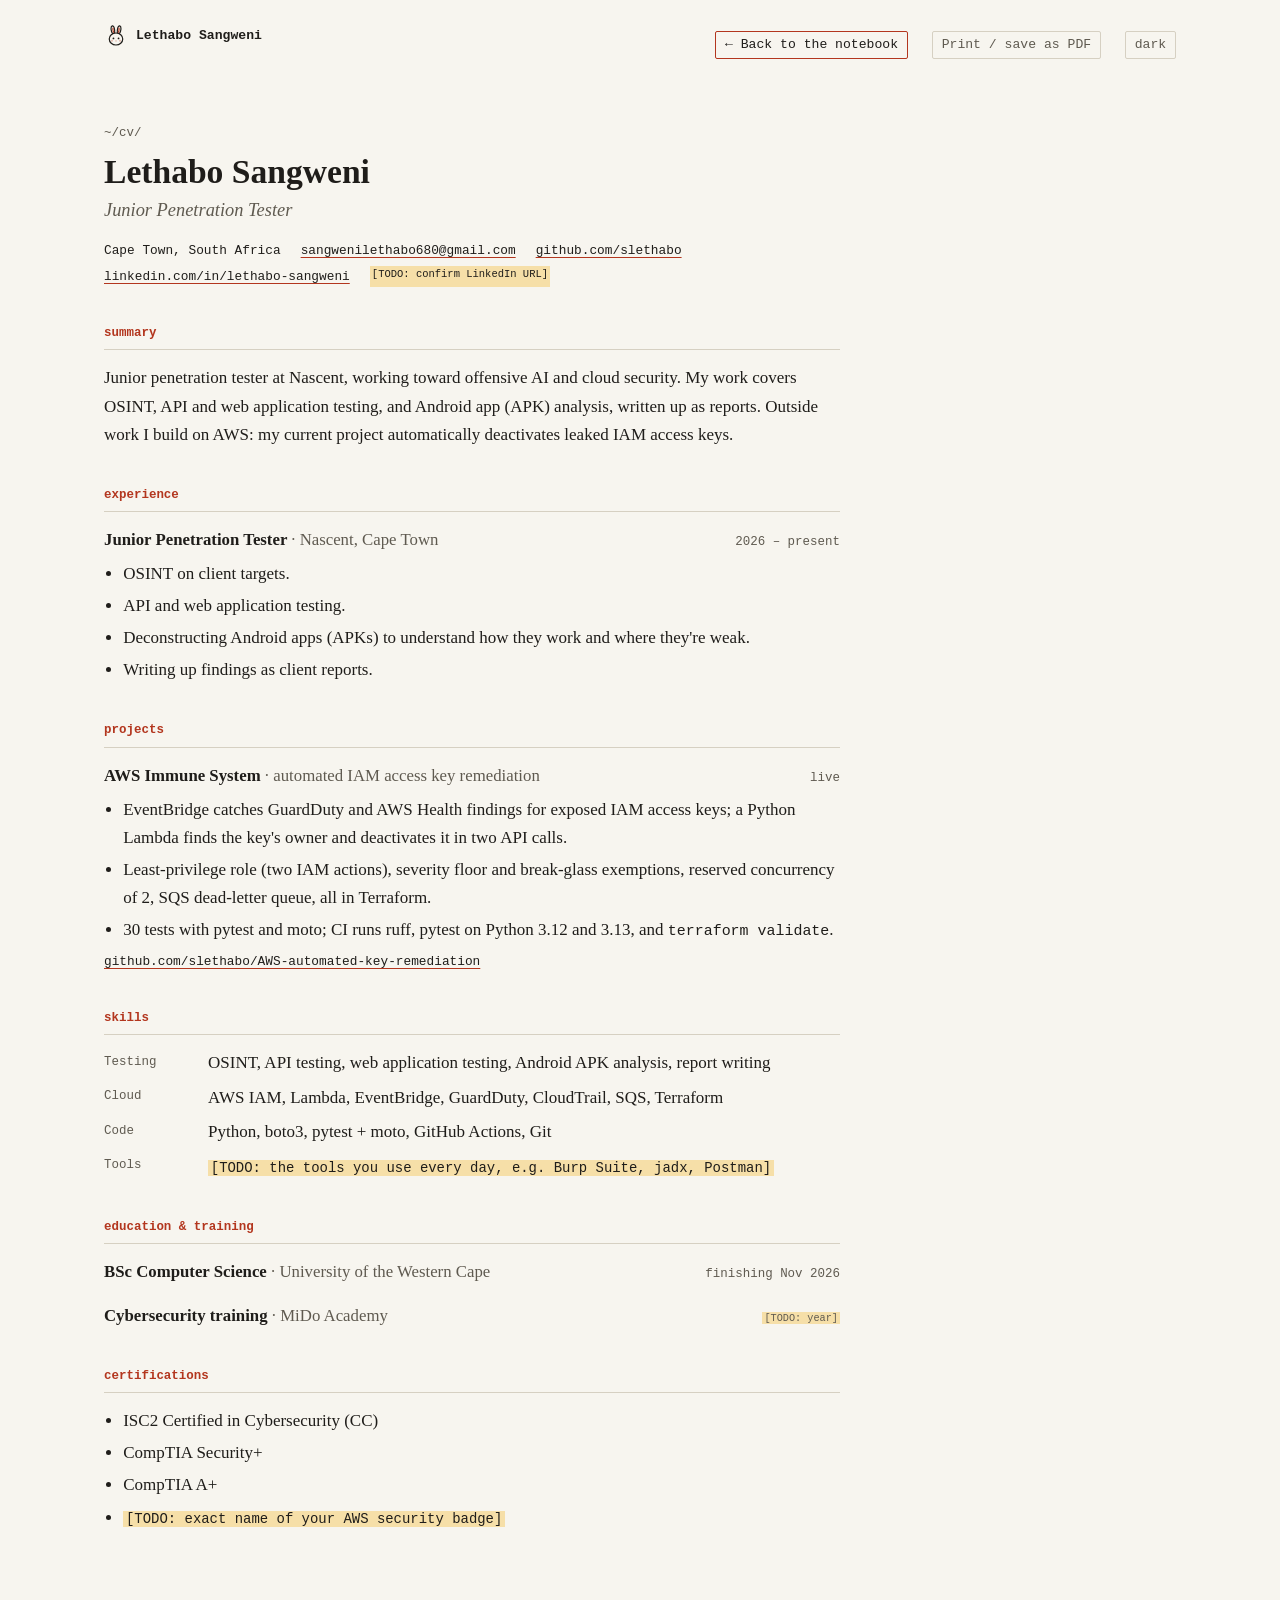
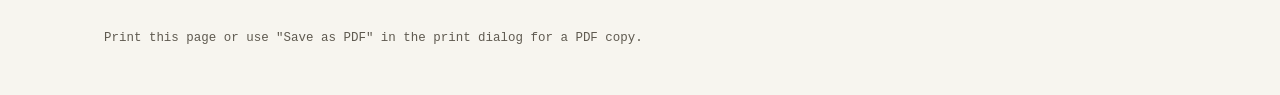
==== cv.html @ 7fe800a9 "Redesign portfolio as a field notebook; add recruiter CV page Replace the retro-arcade theme with an" ====
<!doctype html>
<html lang="en">
<head>
  <meta charset="utf-8">
  <meta name="viewport" content="width=device-width, initial-scale=1">
  <meta http-equiv="Content-Security-Policy" content="default-src 'self'; script-src 'self'; style-src 'self'; img-src 'self' data:; font-src 'self'; connect-src 'self'; object-src 'none'; base-uri 'self'; form-action 'none'">
  <meta name="referrer" content="strict-origin-when-cross-origin">

  <title>CV · Lethabo Sangweni, junior penetration tester</title>
  <meta name="description" content="CV of Lethabo Sangweni, a junior penetration tester at Nascent in Cape Town.">
  <meta name="theme-color" content="#f7f5ef" media="(prefers-color-scheme: light)">
  <meta name="theme-color" content="#161513" media="(prefers-color-scheme: dark)">
  <link rel="icon" href="./assets/favicon.svg" type="image/svg+xml">
  <link rel="canonical" href="https://slethabo.github.io/portfolio/cv.html">

  <link rel="stylesheet" href="./styles.css?v=2.2">
  <script src="./theme.js?v=2.2"></script>
  <script src="./main.js?v=2.2" defer></script>
</head>

<body class="cv-page">
  <a href="#main" class="skip-link">Skip to content</a>

  <svg class="sprite" aria-hidden="true" focusable="false">
    <symbol id="bunny" viewBox="0 0 32 32">
      <g stroke-width="1.6" stroke-linejoin="round" stroke-linecap="round">
        <path d="M11.5 13C9 9 8.5 3.5 11 2.5c2.5-.7 3.5 5 3.2 9.7"/>
        <path d="M17.8 12.2c-.3-4.7.7-10.4 3.2-9.7 2.5 1 2 6.5-.5 10.5"/>
        <path d="M12 5.5c-.4 2 0 4 .8 5.5M20 5.5c.4 2 0 4-.8 5.5" fill="none" stroke="currentColor"/>
        <ellipse cx="16" cy="20" rx="9" ry="8"/>
        <path d="M12.6 19.2h.01M19.4 19.2h.01" stroke-width="2.4"/>
        <path d="M15 22.3h2l-1 1.1z" fill="currentColor" stroke="none"/>
        <circle cx="10.6" cy="22.4" r="1.4" fill="currentColor" stroke="none" opacity=".3"/>
        <circle cx="21.4" cy="22.4" r="1.4" fill="currentColor" stroke="none" opacity=".3"/>
      </g>
    </symbol>
  </svg>

  <header class="site-head wrap no-print">
    <a class="site-name" href="./"><svg class="bunny" aria-hidden="true" focusable="false"><use href="#bunny"/></svg>Lethabo Sangweni</a>
    <a class="cv-link" href="./">&larr; Back to the notebook</a>
    <button type="button" class="theme-toggle" data-print>Print / save as PDF</button>
    <button type="button" class="theme-toggle" data-theme-toggle>Theme</button>
  </header>

  <main id="main" class="wrap">
    <article class="cv">
      <header class="cv-head">
        <p class="path no-print" aria-hidden="true">~/cv/</p>
        <h1>Lethabo Sangweni</h1>
        <p class="cv-title">Junior Penetration Tester</p>
        <p class="cv-contact">
          <span>Cape Town, South Africa</span>
          <a href="mailto:sangwenilethabo680@gmail.com">sangwenilethabo680@gmail.com</a>
          <a href="https://github.com/slethabo">github.com/slethabo</a>
          <!-- Check this is your exact LinkedIn URL, then delete the TODO. -->
          <a href="https://www.linkedin.com/in/lethabo-sangweni/">linkedin.com/in/lethabo-sangweni</a>
          <span class="todo">[TODO: confirm LinkedIn URL]</span>
        </p>
      </header>

      <section>
        <h2>Summary</h2>
        <p>
          Junior penetration tester at Nascent, working toward offensive AI and cloud security. My work covers
          OSINT, API and web application testing, and Android app (APK) analysis, written up as reports. Outside
          work I build on AWS: my current project automatically deactivates leaked IAM access keys.
        </p>
      </section>

      <section>
        <h2>Experience</h2>
        <div class="cv-entry">
          <div class="cv-entry-head">
            <h3>Junior Penetration Tester <span class="muted">· Nascent, Cape Town</span></h3>
            <span class="cv-period">2026 – present</span>
          </div>
          <ul>
            <li>OSINT on client targets.</li>
            <li>API and web application testing.</li>
            <li>Deconstructing Android apps (APKs) to understand how they work and where they're weak.</li>
            <li>Writing up findings as client reports.</li>
          </ul>
        </div>
      </section>

      <section>
        <h2>Projects</h2>
        <div class="cv-entry">
          <div class="cv-entry-head">
            <h3>AWS Immune System <span class="muted">· automated IAM access key remediation</span></h3>
            <span class="cv-period">live</span>
          </div>
          <ul>
            <li>EventBridge catches GuardDuty and AWS Health findings for exposed IAM access keys; a Python Lambda finds the key's owner and deactivates it in two API calls.</li>
            <li>Least-privilege role (two IAM actions), severity floor and break-glass exemptions, reserved concurrency of 2, SQS dead-letter queue, all in Terraform.</li>
            <li>30 tests with pytest and moto; CI runs ruff, pytest on Python 3.12 and 3.13, and <code>terraform validate</code>.</li>
          </ul>
          <p class="cv-links"><a href="https://github.com/slethabo/AWS-automated-key-remediation">github.com/slethabo/AWS-automated-key-remediation</a></p>
        </div>
      </section>

      <section>
        <h2>Skills</h2>
        <dl class="cv-skills">
          <dt>Testing</dt>
          <dd>OSINT, API testing, web application testing, Android APK analysis, report writing</dd>
          <dt>Cloud</dt>
          <dd>AWS IAM, Lambda, EventBridge, GuardDuty, CloudTrail, SQS, Terraform</dd>
          <dt>Code</dt>
          <dd>Python, boto3, pytest + moto, GitHub Actions, Git</dd>
          <dt>Tools</dt>
          <dd><span class="todo">[TODO: the tools you use every day, e.g. Burp Suite, jadx, Postman]</span></dd>
        </dl>
      </section>

      <section>
        <h2>Education &amp; training</h2>
        <div class="cv-entry">
          <div class="cv-entry-head">
            <h3>BSc Computer Science <span class="muted">· University of the Western Cape</span></h3>
            <span class="cv-period">finishing Nov 2026</span>
          </div>
        </div>
        <div class="cv-entry">
          <div class="cv-entry-head">
            <h3>Cybersecurity training <span class="muted">· MiDo Academy</span></h3>
            <span class="cv-period"><span class="todo">[TODO: year]</span></span>
          </div>
        </div>
      </section>

      <section>
        <h2>Certifications</h2>
        <ul class="cv-certs">
          <li>ISC2 Certified in Cybersecurity (CC)</li>
          <li>CompTIA Security+</li>
          <li>CompTIA A+</li>
          <li><span class="todo">[TODO: exact name of your AWS security badge]</span></li>
        </ul>
      </section>
    </article>
  </main>

  <footer class="site-foot wrap no-print">
    <p>Print this page or use "Save as PDF" in the print dialog for a PDF copy.</p>
  </footer>
</body>
</html>
---- styles.css ----
/* =============================================================================
   styles.css. A field notebook: paper (or night) background, one serif for
   reading, one monospace for paths, dates and tags, and a red-pen accent for
   margin notes and links. No web fonts; everything is a system font.

   Layout: each section is a grid of [path label | text column], and on wide
   screens .note elements float out into the right margin as sidenotes.
   ========================================================================== */

:root {
  color-scheme: light dark;

  --bg: light-dark(#f7f5ef, #161513);
  --bg-2: light-dark(#eeebe2, #1f1e1b);
  --text: light-dark(#1f1d1a, #e8e4da);
  --muted: light-dark(#5f5a50, #a39e92);
  --rule: light-dark(#d6d0c2, #36332d);
  --accent: light-dark(#b3361e, #e8765c);
  --mark: light-dark(#f6dfa8, #4a3b17);

  --serif: "Iowan Old Style", "Charter", "Bitstream Charter", "Sitka Text", Cambria, Georgia, serif;
  --mono: ui-monospace, "SF Mono", "Cascadia Mono", "Segoe UI Mono", Menlo, Consolas, monospace;

  --measure: 38rem;
  --label: 8rem;
  --gap: 3rem;
  --note: 14rem;
}
:root[data-theme="light"] {
  color-scheme: light;
}
:root[data-theme="dark"] {
  color-scheme: dark;
}

*,
*::before,
*::after {
  box-sizing: border-box;
}

html {
  -webkit-text-size-adjust: 100%;
}
@media (prefers-reduced-motion: no-preference) {
  html {
    scroll-behavior: smooth;
  }
}

body {
  margin: 0;
  background: var(--bg);
  color: var(--text);
  font-family: var(--serif);
  font-size: 1.0625rem;
  line-height: 1.65;
  text-rendering: optimizeLegibility;
}

h1,
h2,
h3,
h4,
p,
ol,
ul,
dl,
dd,
figure {
  margin: 0;
}

a {
  color: inherit;
  text-decoration: underline;
  text-decoration-color: var(--accent);
  text-decoration-thickness: 1px;
  text-underline-offset: 3px;
}
a:hover {
  color: var(--accent);
}

:focus-visible {
  outline: 2px solid var(--accent);
  outline-offset: 2px;
}

code,
.mono {
  font-family: var(--mono);
  font-size: 0.88em;
}
.muted {
  color: var(--muted);
}
.small {
  font-size: 0.8rem;
}

/* Visible placeholder so nothing unfinished ships unnoticed. */
.todo {
  background: var(--mark);
  font-family: var(--mono);
  font-size: 0.82em;
  padding: 0 0.2em;
  box-decoration-break: clone;
  -webkit-box-decoration-break: clone;
}

.skip-link {
  position: absolute;
  left: 1rem;
  top: -3rem;
  padding: 0.4rem 0.8rem;
  background: var(--text);
  color: var(--bg);
  font-family: var(--mono);
  font-size: 0.85rem;
}
.skip-link:focus {
  top: 1rem;
}

/* ---------- page frame ---------- */

.wrap {
  max-width: 70rem;
  margin: 0 auto;
  padding: 0 1.5rem;
}

.grid {
  display: grid;
  grid-template-columns: minmax(0, 1fr);
}
@media (min-width: 48rem) {
  .grid {
    grid-template-columns: var(--label) minmax(0, var(--measure));
    column-gap: var(--gap);
  }
}
@media (min-width: 72rem) {
  .grid {
    grid-template-columns: var(--label) minmax(0, var(--measure)) minmax(0, 1fr);
  }
}
.col {
  grid-column: 1;
  min-width: 0;
}
@media (min-width: 48rem) {
  .col {
    grid-column: 2;
  }
}

.path {
  font-family: var(--mono);
  font-size: 0.78rem;
  color: var(--muted);
  margin-bottom: 0.5rem;
}
@media (min-width: 48rem) {
  .path {
    padding-top: 0.55rem;
    text-align: right;
  }
}

.site-head {
  display: flex;
  flex-wrap: wrap;
  align-items: baseline;
  gap: 0.75rem 1.5rem;
  padding-top: 1.5rem;
  padding-bottom: 1.5rem;
  font-family: var(--mono);
  font-size: 0.82rem;
}
.site-name {
  display: inline-flex;
  align-items: center;
  gap: 0.5rem;
  font-weight: 600;
  text-decoration: none;
  margin-right: auto;
}
.site-head ul {
  display: flex;
  flex-wrap: wrap;
  gap: 0.25rem 1.1rem;
  padding: 0;
  list-style: none;
}
.site-head nav a {
  color: var(--muted);
  text-decoration: none;
}
.site-head nav a:hover {
  color: var(--accent);
}
.theme-toggle {
  font: inherit;
  color: var(--muted);
  background: none;
  border: 1px solid var(--rule);
  border-radius: 2px;
  padding: 0.15rem 0.55rem;
  cursor: pointer;
}
.theme-toggle:hover {
  color: var(--text);
  border-color: var(--muted);
}

/* ---------- bunny ---------- */

.sprite {
  position: absolute;
  width: 0;
  height: 0;
  overflow: hidden;
}
.bunny {
  width: 1.5rem;
  height: 1.5rem;
  flex: none;
  fill: var(--bg);
  stroke: var(--text);
  color: var(--accent);
}
.hop {
  display: inline-flex;
  align-items: center;
  gap: 0.35rem;
  margin-left: 0.75rem;
  text-decoration: none;
}
.hop .bunny {
  width: 1.2rem;
  height: 1.2rem;
}
@media (prefers-reduced-motion: no-preference) {
  .site-name:hover .bunny,
  .hop:hover .bunny {
    animation: hop 0.55s ease-out;
  }
}
@keyframes hop {
  30% {
    transform: translateY(-6px);
  }
  60% {
    transform: translateY(0);
  }
  78% {
    transform: translateY(-2px);
  }
}

.site-foot {
  padding-top: 2rem;
  padding-bottom: 3rem;
  font-family: var(--mono);
  font-size: 0.78rem;
  color: var(--muted);
}

/* ---------- sections (deliberately uneven spacing) ---------- */

.sec h2 {
  font-size: 1.45rem;
  font-weight: 600;
  line-height: 1.3;
  margin-bottom: 1.25rem;
}
.lede {
  color: var(--muted);
  margin-bottom: 1.5rem;
}
.prose > p + p,
.prose > .note + p {
  margin-top: 1rem;
}

.sec-intro {
  padding: 4.5rem 0 4rem;
}
.intro-line {
  font-size: clamp(1.5rem, 1.1rem + 1.6vw, 2.1rem);
  font-weight: 400;
  line-height: 1.35;
  letter-spacing: -0.01em;
}

.sec-about {
  padding: 2.5rem 0 3.5rem;
}
.sec-about .col {
  max-width: 33rem;
  display: flow-root; /* contain the floated portrait */
}

/* ---------- illustration ---------- */

.portrait {
  max-width: 20rem;
  margin: 0 0 1.5rem;
}
@media (min-width: 72rem) {
  .portrait {
    float: right;
    clear: right;
    width: 16rem;
    margin: 0 calc(-1 * (16rem + var(--gap))) 1.5rem 0;
  }
}
.portrait figcaption {
  margin-top: 0.4rem;
}
.ill {
  display: block;
  width: 100%;
  height: auto;
  fill: none;
  stroke: var(--text);
  stroke-width: 2;
  stroke-linecap: round;
  stroke-linejoin: round;
}
.ill .skin {
  fill: #6b3d24;
}
.ill .shine {
  fill: #fff;
  opacity: 0.2;
  stroke: none;
}
.ill .sweater {
  fill: #d9a441;
}
.ill .paper {
  fill: var(--bg-2);
}
.ill .leaf {
  fill: #6f8f5a;
}
.ill .accent {
  stroke: var(--accent);
}
.ill .blush {
  fill: var(--accent);
  opacity: 0.22;
  stroke: none;
}
.ill .sticker {
  fill: #fff;
  stroke: #1f1d1a;
  color: #e07a8f;
}

.sec-projects {
  padding: 3.5rem 0 4.5rem;
  border-top: 1px solid var(--rule);
}

.sec-writeups {
  padding: 4rem 0 4rem;
  background: var(--bg-2);
}

.sec-community {
  padding: 4rem 0 2.5rem;
}

.sec-contact {
  padding: 2.5rem 0 3rem;
  border-top: 1px solid var(--rule);
}

/* ---------- margin notes ---------- */

.note {
  display: block;
  margin: 1rem 0;
  padding-left: 0.75rem;
  border-left: 2px solid var(--accent);
  font-size: 0.85rem;
  line-height: 1.5;
  color: var(--muted);
}
@media (min-width: 72rem) {
  .note {
    float: right;
    clear: right;
    width: var(--note);
    margin: 0.3rem calc(-1 * (var(--note) + var(--gap))) 1rem 0;
  }
}

/* The status note sits before the intro sentence in the source so it can
   float beside it; on narrower screens move it below. */
@media (max-width: 71.99rem) {
  .sec-intro .col {
    display: flex;
    flex-direction: column;
  }
  .note-status {
    order: 1;
    margin-top: 2rem;
  }
}

.note-status dl {
  display: grid;
  grid-template-columns: auto;
  gap: 0;
}
.note-status dt {
  font-family: var(--mono);
  font-size: 0.72rem;
  text-transform: lowercase;
  color: var(--accent);
}
.note-status dt:not(:first-child) {
  margin-top: 0.5rem;
}

/* ---------- projects ---------- */

.meta {
  display: flex;
  flex-wrap: wrap;
  gap: 0.2rem 0.9rem;
  font-family: var(--mono);
  font-size: 0.78rem;
  color: var(--muted);
}
.num {
  font-family: var(--mono);
  color: var(--accent);
}

.featured h3 {
  margin-top: 0.4rem;
  font-size: 1.75rem;
  font-weight: 600;
  line-height: 1.2;
}
.featured .sub {
  margin-top: 0.25rem;
  color: var(--muted);
  font-style: italic;
}
.featured h4 {
  margin: 2rem 0 0.6rem;
  font-family: var(--mono);
  font-size: 0.78rem;
  font-weight: 600;
  text-transform: lowercase;
  letter-spacing: 0.02em;
  color: var(--accent);
}
.featured h4::before {
  content: "## ";
  color: var(--muted);
}
.featured ul,
.featured ol {
  margin-top: 0.75rem;
  padding-left: 1.25rem;
}
.featured li + li {
  margin-top: 0.4rem;
}
.featured .steps li::marker {
  font-family: var(--mono);
  font-size: 0.85em;
  color: var(--muted);
}
.featured ul li::marker {
  content: "– ";
  color: var(--muted);
}

figure.demo {
  margin: 1.75rem 0 0.5rem;
}
figure.demo video {
  display: block;
  width: 100%;
  height: auto;
  background: #000;
  border-left: 2px solid var(--accent);
}

figure.code,
figure.term {
  margin: 1.5rem 0;
}
figcaption {
  font-family: var(--mono);
  font-size: 0.75rem;
  color: var(--muted);
  margin-bottom: 0.35rem;
}
pre {
  margin: 0;
  padding: 0.9rem 1rem;
  overflow-x: auto;
  background: var(--bg-2);
  border-left: 2px solid var(--rule);
  font-family: var(--mono);
  font-size: 0.82rem;
  line-height: 1.55;
}
pre code {
  font-size: inherit;
}
.term pre {
  background: light-dark(#1f1d1a, #0e0d0c);
  color: #e8e4da;
  border-left-color: var(--accent);
}
.term .prompt {
  color: #e8765c;
  user-select: none;
}
.term .todo {
  background: #4a3b17;
  color: #e8e4da;
}

.links {
  display: flex;
  flex-wrap: wrap;
  align-items: baseline;
  gap: 0.4rem 1.5rem;
  margin-top: 2rem;
  font-family: var(--mono);
  font-size: 0.85rem;
}

.list-head {
  margin: 4rem 0 0.5rem;
  font-family: var(--mono);
  font-size: 0.78rem;
  font-weight: 600;
  color: var(--muted);
  text-transform: lowercase;
}
.compact {
  padding: 0;
  list-style: none;
}
.compact > li {
  display: grid;
  grid-template-columns: 2rem minmax(0, 1fr);
  gap: 0.75rem;
  padding: 1.25rem 0;
  border-top: 1px solid var(--rule);
}
.compact .num {
  font-size: 0.8rem;
  padding-top: 0.3rem;
}
.compact h4 {
  font-size: 1.1rem;
  font-weight: 600;
}
.compact h4 .muted {
  font-weight: 400;
  font-style: italic;
}
.compact p {
  margin-top: 0.4rem;
}
.tags {
  font-family: var(--mono);
  font-size: 0.75rem;
  color: var(--muted);
}

/* ---------- write-ups ---------- */

.filters {
  display: flex;
  flex-wrap: wrap;
  gap: 0.4rem;
}
.filters button {
  font-family: var(--mono);
  font-size: 0.75rem;
  color: var(--muted);
  background: transparent;
  border: 1px solid var(--rule);
  border-radius: 2px;
  padding: 0.15rem 0.55rem;
  cursor: pointer;
}
.filters button:hover {
  color: var(--text);
  border-color: var(--muted);
}
.filters button[aria-pressed="true"] {
  color: var(--bg);
  background: var(--text);
  border-color: var(--text);
}
.count {
  margin: 0.9rem 0 0;
}

.year {
  margin: 2rem 0 0;
  text-align: left;
  padding: 0;
  font-weight: 400;
}
.writeup-list {
  padding: 0;
  list-style: none;
}
.writeup {
  padding: 1.1rem 0 1.25rem;
  border-bottom: 1px dashed var(--rule);
}
.writeup h4 {
  margin-top: 0.3rem;
  font-size: 1.12rem;
  font-weight: 600;
  line-height: 1.35;
}
.writeup p + p {
  margin-top: 0.35rem;
}
.writeup .summary {
  margin-top: 0.35rem;
}
.got-wrong {
  font-size: 0.95rem;
}
.got-wrong .label {
  font-family: var(--mono);
  font-size: 0.75rem;
  color: var(--accent);
}

/* ---------- community timeline ---------- */

.timeline {
  padding: 0;
  list-style: none;
  border-left: 1px solid var(--rule);
}
.timeline > li {
  position: relative;
  padding: 0 0 1.75rem 1.25rem;
}
.timeline > li::before {
  content: "";
  position: absolute;
  left: -4px;
  top: 0.55rem;
  width: 7px;
  height: 7px;
  background: var(--bg);
  border: 1px solid var(--muted);
  border-radius: 50%;
}
.timeline time,
.timeline .kind {
  font-family: var(--mono);
  font-size: 0.75rem;
  color: var(--muted);
}
.timeline h3 {
  font-size: 1.05rem;
  font-weight: 600;
}
.timeline .org {
  font-style: italic;
  color: var(--muted);
}

/* ---------- contact ---------- */

.contact {
  display: grid;
  grid-template-columns: 4.5rem minmax(0, 1fr);
  gap: 0.5rem 1rem;
  align-items: baseline;
}
.contact dt {
  font-family: var(--mono);
  font-size: 0.78rem;
  color: var(--muted);
}

/* ---------- recruiter view (cv.html) ---------- */

.cv-link {
  color: var(--text);
  text-decoration: none;
  border: 1px solid var(--accent);
  border-radius: 2px;
  padding: 0.15rem 0.55rem;
}
.cv-link:hover {
  background: var(--accent);
  color: var(--bg);
}

.cv {
  max-width: 46rem;
  padding: 2.5rem 0 4rem;
}
.cv-head h1 {
  font-size: 2.1rem;
  font-weight: 600;
  line-height: 1.2;
}
.cv-head .path {
  text-align: left;
  padding: 0;
}
.cv-title {
  margin-top: 0.2rem;
  font-size: 1.15rem;
  font-style: italic;
  color: var(--muted);
}
.cv-contact {
  display: flex;
  flex-wrap: wrap;
  gap: 0.3rem 1.25rem;
  margin-top: 0.9rem;
  font-family: var(--mono);
  font-size: 0.8rem;
}
.cv section {
  margin-top: 2.25rem;
}
.cv h2 {
  padding-bottom: 0.35rem;
  margin-bottom: 0.9rem;
  border-bottom: 1px solid var(--rule);
  font-family: var(--mono);
  font-size: 0.78rem;
  font-weight: 600;
  text-transform: lowercase;
  color: var(--accent);
}
.cv-entry + .cv-entry {
  margin-top: 1rem;
}
.cv-entry-head {
  display: flex;
  flex-wrap: wrap;
  align-items: baseline;
  justify-content: space-between;
  gap: 0.2rem 1rem;
}
.cv-entry-head h3 {
  font-size: 1.05rem;
  font-weight: 600;
}
.cv-entry-head .muted {
  font-weight: 400;
}
.cv-period {
  font-family: var(--mono);
  font-size: 0.78rem;
  color: var(--muted);
  white-space: nowrap;
}
.cv ul {
  margin-top: 0.4rem;
  padding-left: 1.2rem;
}
.cv li + li {
  margin-top: 0.25rem;
}
.cv-links {
  margin-top: 0.4rem;
  font-family: var(--mono);
  font-size: 0.8rem;
}
.cv-skills {
  display: grid;
  grid-template-columns: 5.5rem minmax(0, 1fr);
  gap: 0.4rem 1rem;
}
.cv-skills dt {
  font-family: var(--mono);
  font-size: 0.78rem;
  color: var(--muted);
  padding-top: 0.15rem;
}

/* ---------- print ---------- */

@media print {
  @page {
    margin: 12mm 14mm;
  }
  :root {
    color-scheme: light;
    --bg: #fff;
    --bg-2: #f4f4f4;
  }
  .site-head nav,
  .theme-toggle,
  .cv-link,
  .filters,
  .skip-link,
  .no-print {
    display: none !important;
  }
  .sec-writeups {
    background: none;
  }
  .note {
    float: none;
    width: auto;
    margin: 0.75rem 0;
  }
  .cv {
    padding: 0;
    max-width: none;
    font-size: 9.5pt;
    line-height: 1.4;
  }
  .cv-head h1 {
    font-size: 1.7rem;
  }
  .cv section {
    margin-top: 0.75rem;
  }
  .cv-contact {
    margin-top: 0.5rem;
  }
  .cv h2 {
    margin-bottom: 0.4rem;
    padding-bottom: 0.2rem;
  }
  .cv-entry + .cv-entry {
    margin-top: 0.5rem;
  }
  .cv li + li {
    margin-top: 0.1rem;
  }
  .cv-entry,
  .cv li {
    break-inside: avoid;
  }
  .cv-page a[href^="http"]::after {
    content: none;
  }
  a[href^="http"]::after {
    content: " (" attr(href) ")";
    font-size: 0.75em;
    color: var(--muted);
  }
}
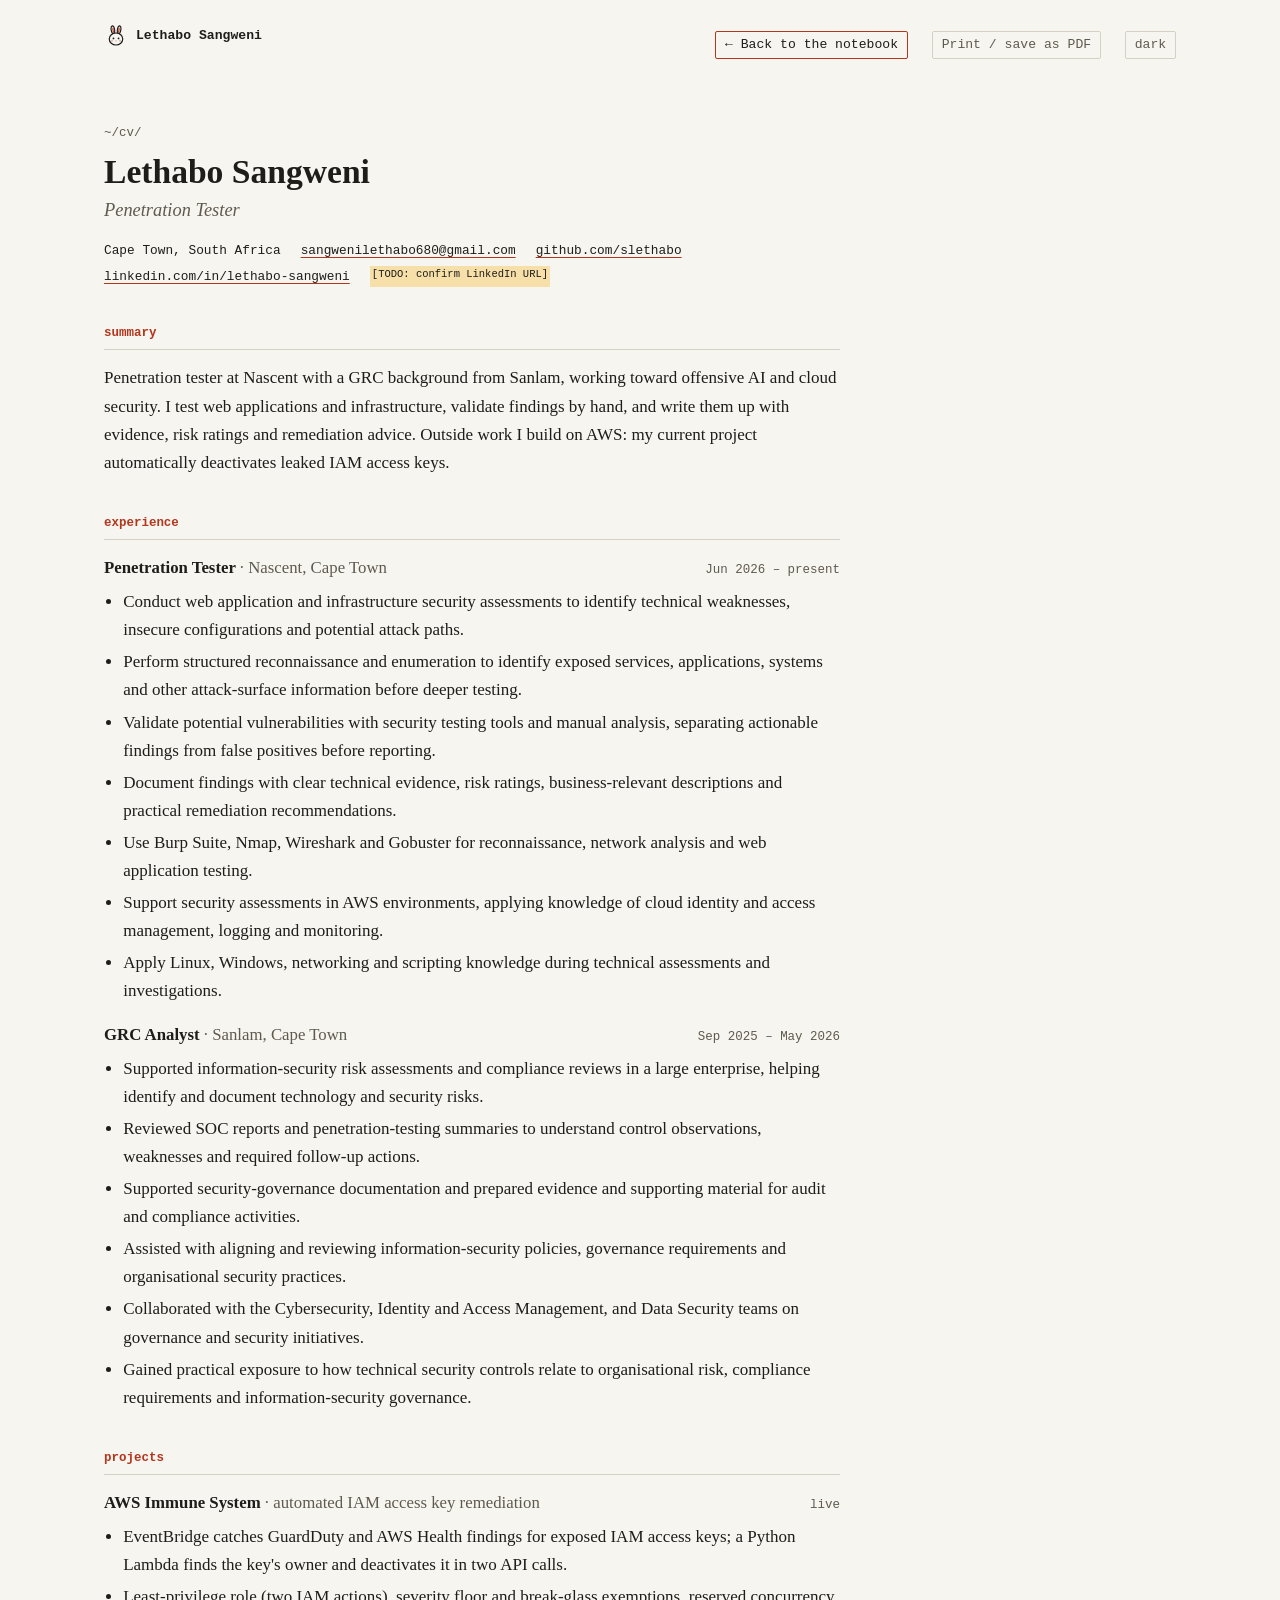
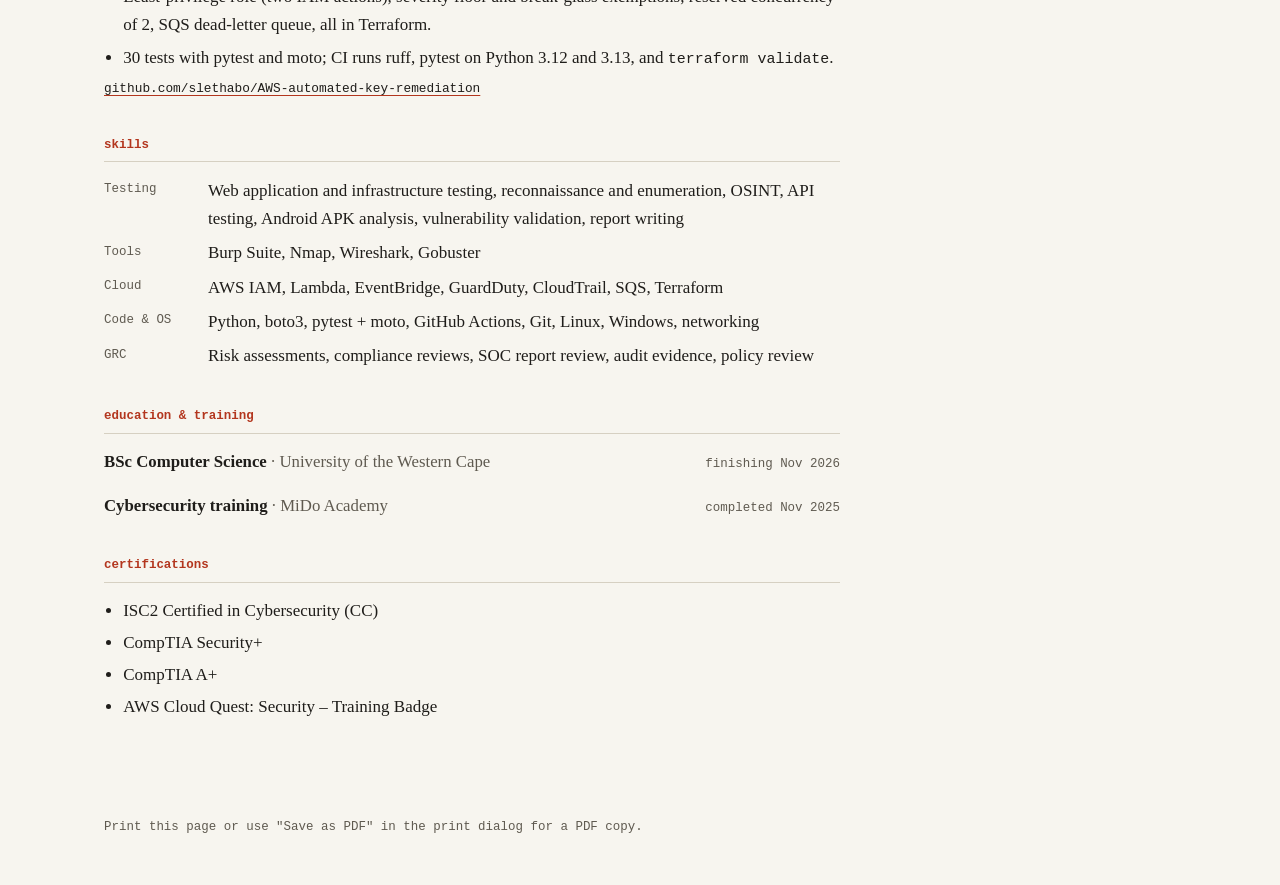
==== commit 9f76d193: "Update CV with Nascent and Sanlam experience - Experience: Penetration Tester at Nascent (Jun 2026 –" ====
--- a/cv.html
+++ b/cv.html
@@ -13,9 +13,9 @@
   <link rel="icon" href="./assets/favicon.svg" type="image/svg+xml">
   <link rel="canonical" href="https://slethabo.github.io/portfolio/cv.html">
 
-  <link rel="stylesheet" href="./styles.css?v=2.2">
-  <script src="./theme.js?v=2.2"></script>
-  <script src="./main.js?v=2.2" defer></script>
+  <link rel="stylesheet" href="./styles.css?v=2.3">
+  <script src="./theme.js?v=2.3"></script>
+  <script src="./main.js?v=2.3" defer></script>
 </head>
 
 <body class="cv-page">
@@ -48,7 +48,7 @@
       <header class="cv-head">
         <p class="path no-print" aria-hidden="true">~/cv/</p>
         <h1>Lethabo Sangweni</h1>
-        <p class="cv-title">Junior Penetration Tester</p>
+        <p class="cv-title">Penetration Tester</p>
         <p class="cv-contact">
           <span>Cape Town, South Africa</span>
           <a href="mailto:sangwenilethabo680@gmail.com">sangwenilethabo680@gmail.com</a>
@@ -62,24 +62,42 @@
       <section>
         <h2>Summary</h2>
         <p>
-          Junior penetration tester at Nascent, working toward offensive AI and cloud security. My work covers
-          OSINT, API and web application testing, and Android app (APK) analysis, written up as reports. Outside
-          work I build on AWS: my current project automatically deactivates leaked IAM access keys.
+          Penetration tester at Nascent with a GRC background from Sanlam, working toward offensive AI and
+          cloud security. I test web applications and infrastructure, validate findings by hand, and write them
+          up with evidence, risk ratings and remediation advice. Outside work I build on AWS: my current
+          project automatically deactivates leaked IAM access keys.
         </p>
       </section>
 
-      <section>
+      <section class="cv-experience">
         <h2>Experience</h2>
         <div class="cv-entry">
           <div class="cv-entry-head">
-            <h3>Junior Penetration Tester <span class="muted">· Nascent, Cape Town</span></h3>
-            <span class="cv-period">2026 – present</span>
+            <h3>Penetration Tester <span class="muted">· Nascent, Cape Town</span></h3>
+            <span class="cv-period">Jun 2026 – present</span>
           </div>
           <ul>
-            <li>OSINT on client targets.</li>
-            <li>API and web application testing.</li>
-            <li>Deconstructing Android apps (APKs) to understand how they work and where they're weak.</li>
-            <li>Writing up findings as client reports.</li>
+            <li>Conduct web application and infrastructure security assessments to identify technical weaknesses, insecure configurations and potential attack paths.</li>
+            <li>Perform structured reconnaissance and enumeration to identify exposed services, applications, systems and other attack-surface information before deeper testing.</li>
+            <li>Validate potential vulnerabilities with security testing tools and manual analysis, separating actionable findings from false positives before reporting.</li>
+            <li>Document findings with clear technical evidence, risk ratings, business-relevant descriptions and practical remediation recommendations.</li>
+            <li>Use Burp Suite, Nmap, Wireshark and Gobuster for reconnaissance, network analysis and web application testing.</li>
+            <li>Support security assessments in AWS environments, applying knowledge of cloud identity and access management, logging and monitoring.</li>
+            <li>Apply Linux, Windows, networking and scripting knowledge during technical assessments and investigations.</li>
+          </ul>
+        </div>
+        <div class="cv-entry">
+          <div class="cv-entry-head">
+            <h3>GRC Analyst <span class="muted">· Sanlam, Cape Town</span></h3>
+            <span class="cv-period">Sep 2025 – May 2026</span>
+          </div>
+          <ul>
+            <li>Supported information-security risk assessments and compliance reviews in a large enterprise, helping identify and document technology and security risks.</li>
+            <li>Reviewed SOC reports and penetration-testing summaries to understand control observations, weaknesses and required follow-up actions.</li>
+            <li>Supported security-governance documentation and prepared evidence and supporting material for audit and compliance activities.</li>
+            <li>Assisted with aligning and reviewing information-security policies, governance requirements and organisational security practices.</li>
+            <li>Collaborated with the Cybersecurity, Identity and Access Management, and Data Security teams on governance and security initiatives.</li>
+            <li>Gained practical exposure to how technical security controls relate to organisational risk, compliance requirements and information-security governance.</li>
           </ul>
         </div>
       </section>
@@ -104,13 +122,15 @@
         <h2>Skills</h2>
         <dl class="cv-skills">
           <dt>Testing</dt>
-          <dd>OSINT, API testing, web application testing, Android APK analysis, report writing</dd>
+          <dd>Web application and infrastructure testing, reconnaissance and enumeration, OSINT, API testing, Android APK analysis, vulnerability validation, report writing</dd>
+          <dt>Tools</dt>
+          <dd>Burp Suite, Nmap, Wireshark, Gobuster</dd>
           <dt>Cloud</dt>
           <dd>AWS IAM, Lambda, EventBridge, GuardDuty, CloudTrail, SQS, Terraform</dd>
-          <dt>Code</dt>
-          <dd>Python, boto3, pytest + moto, GitHub Actions, Git</dd>
-          <dt>Tools</dt>
-          <dd><span class="todo">[TODO: the tools you use every day, e.g. Burp Suite, jadx, Postman]</span></dd>
+          <dt>Code &amp; OS</dt>
+          <dd>Python, boto3, pytest + moto, GitHub Actions, Git, Linux, Windows, networking</dd>
+          <dt>GRC</dt>
+          <dd>Risk assessments, compliance reviews, SOC report review, audit evidence, policy review</dd>
         </dl>
       </section>
 
@@ -125,7 +145,7 @@
         <div class="cv-entry">
           <div class="cv-entry-head">
             <h3>Cybersecurity training <span class="muted">· MiDo Academy</span></h3>
-            <span class="cv-period"><span class="todo">[TODO: year]</span></span>
+            <span class="cv-period">completed Nov 2025</span>
           </div>
         </div>
       </section>
@@ -136,7 +156,7 @@
           <li>ISC2 Certified in Cybersecurity (CC)</li>
           <li>CompTIA Security+</li>
           <li>CompTIA A+</li>
-          <li><span class="todo">[TODO: exact name of your AWS security badge]</span></li>
+          <li>AWS Cloud Quest: Security – Training Badge</li>
         </ul>
       </section>
     </article>
--- a/styles.css
+++ b/styles.css
@@ -853,8 +853,13 @@
     margin-top: 0.1rem;
   }
   .cv-entry,
-  .cv li {
+  .cv li,
+  .cv section:not(.cv-experience) {
     break-inside: avoid;
+  }
+  .cv h2,
+  .cv-entry-head {
+    break-after: avoid;
   }
   .cv-page a[href^="http"]::after {
     content: none;
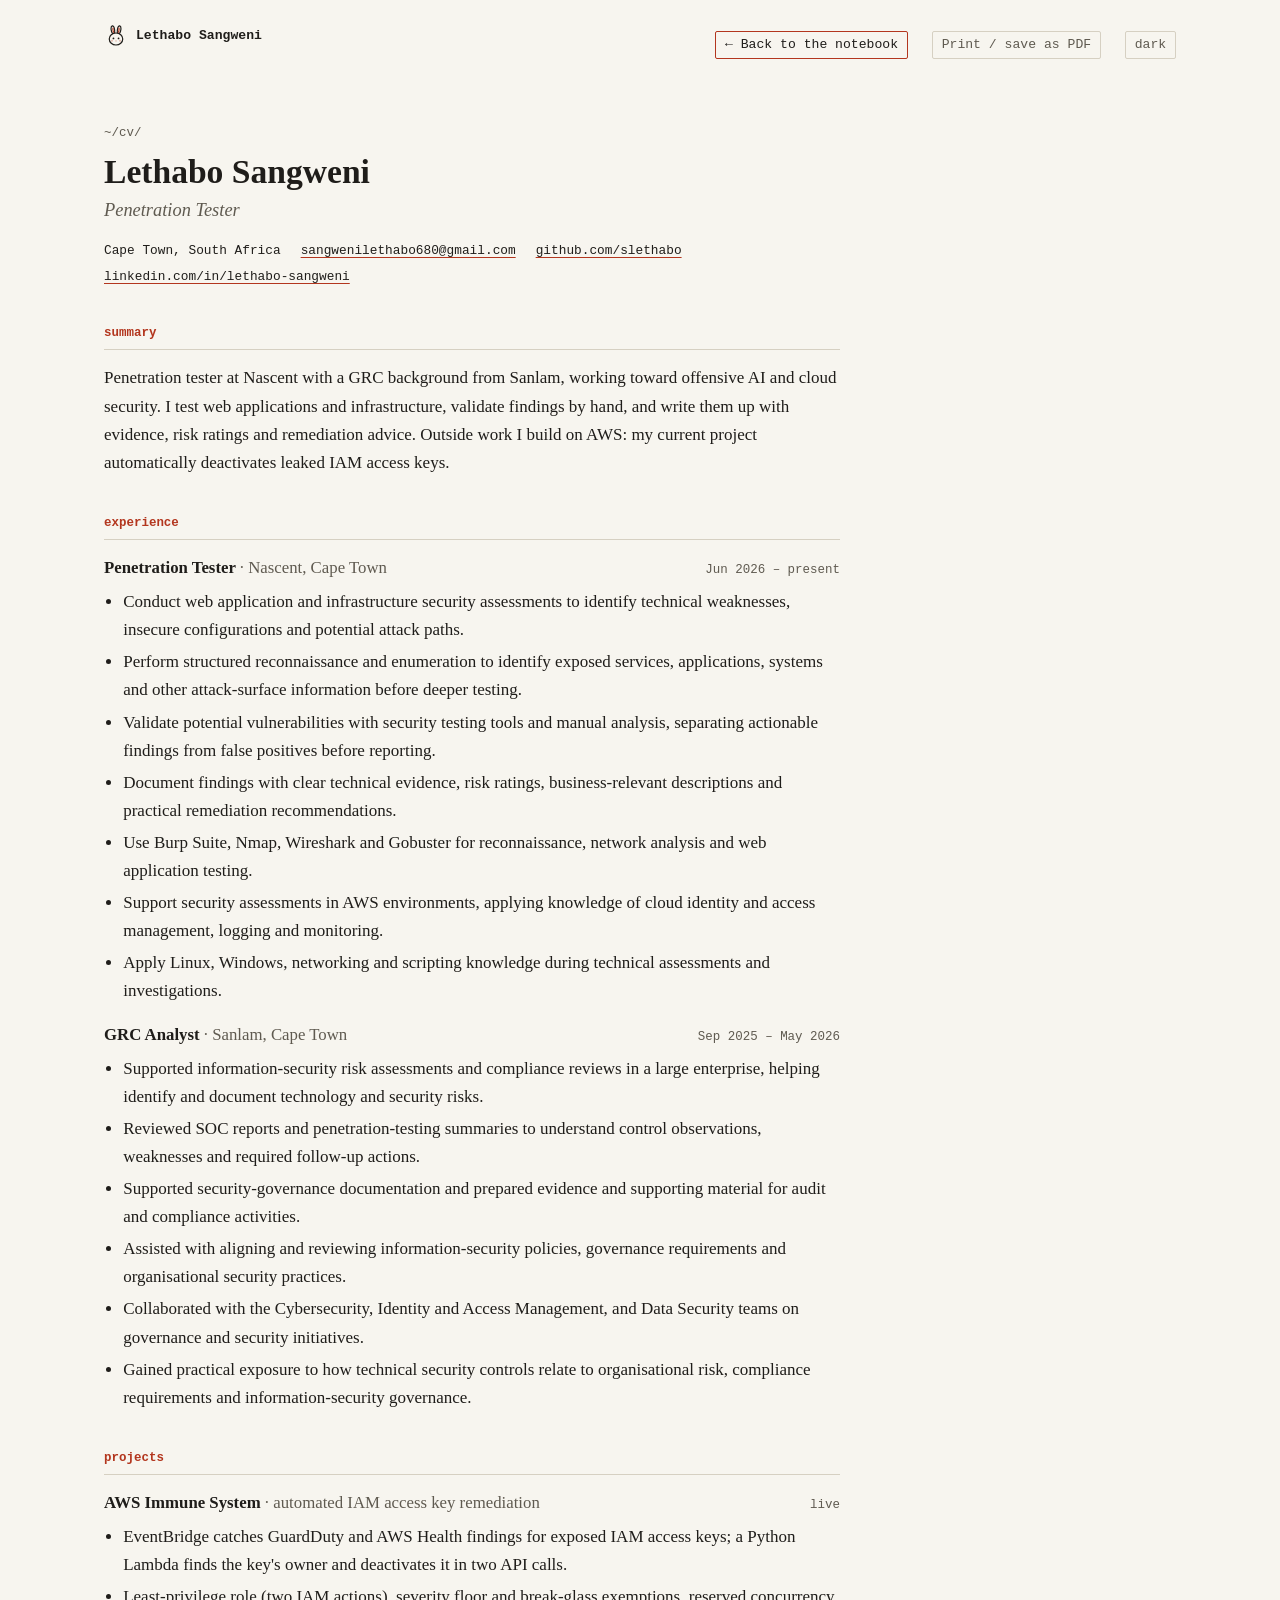
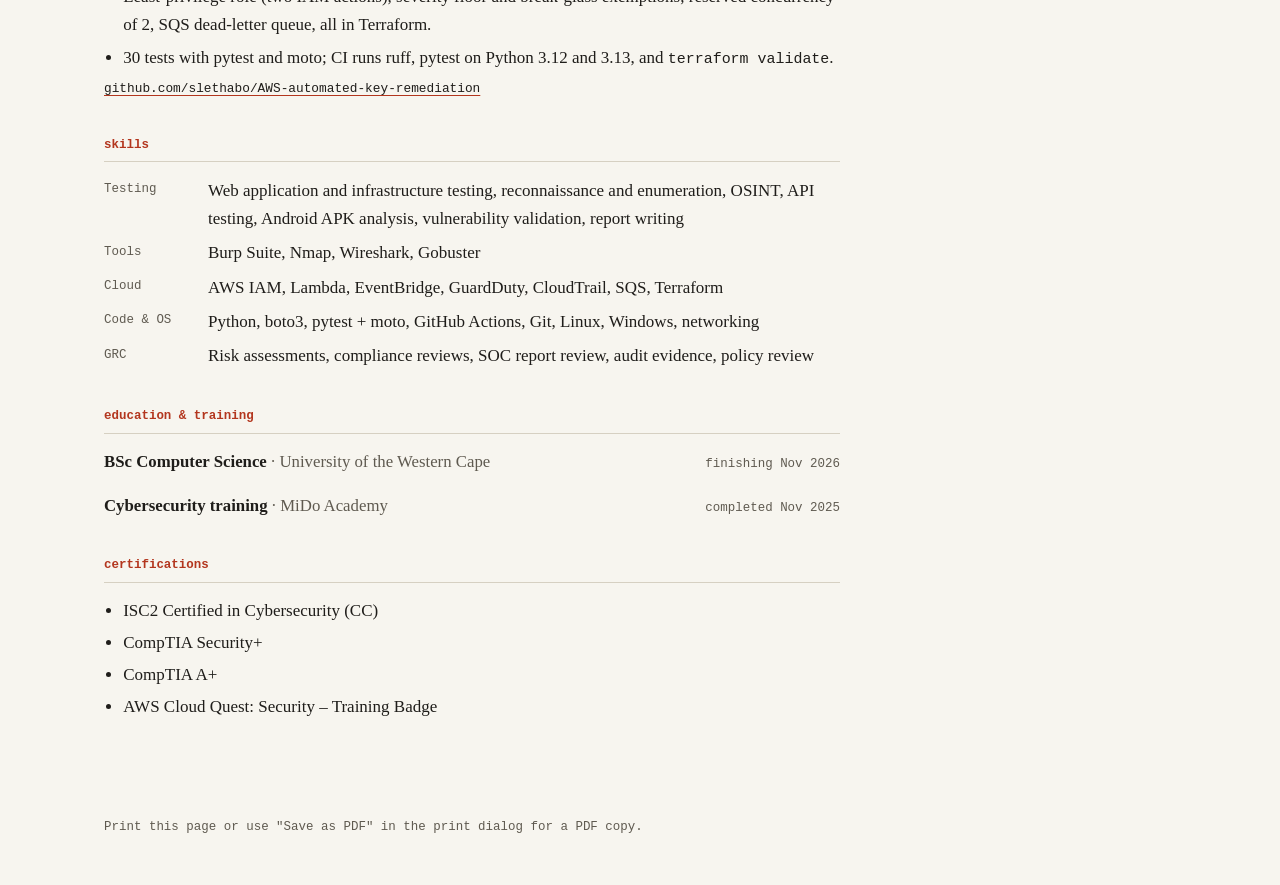
==== commit cf19022c: "Remove TODO for LinkedIn URL in cv.html Removed TODO comment for LinkedIn URL confirmation." ====
--- a/cv.html
+++ b/cv.html
@@ -55,7 +55,6 @@
           <a href="https://github.com/slethabo">github.com/slethabo</a>
           <!-- Check this is your exact LinkedIn URL, then delete the TODO. -->
           <a href="https://www.linkedin.com/in/lethabo-sangweni/">linkedin.com/in/lethabo-sangweni</a>
-          <span class="todo">[TODO: confirm LinkedIn URL]</span>
         </p>
       </header>
 
